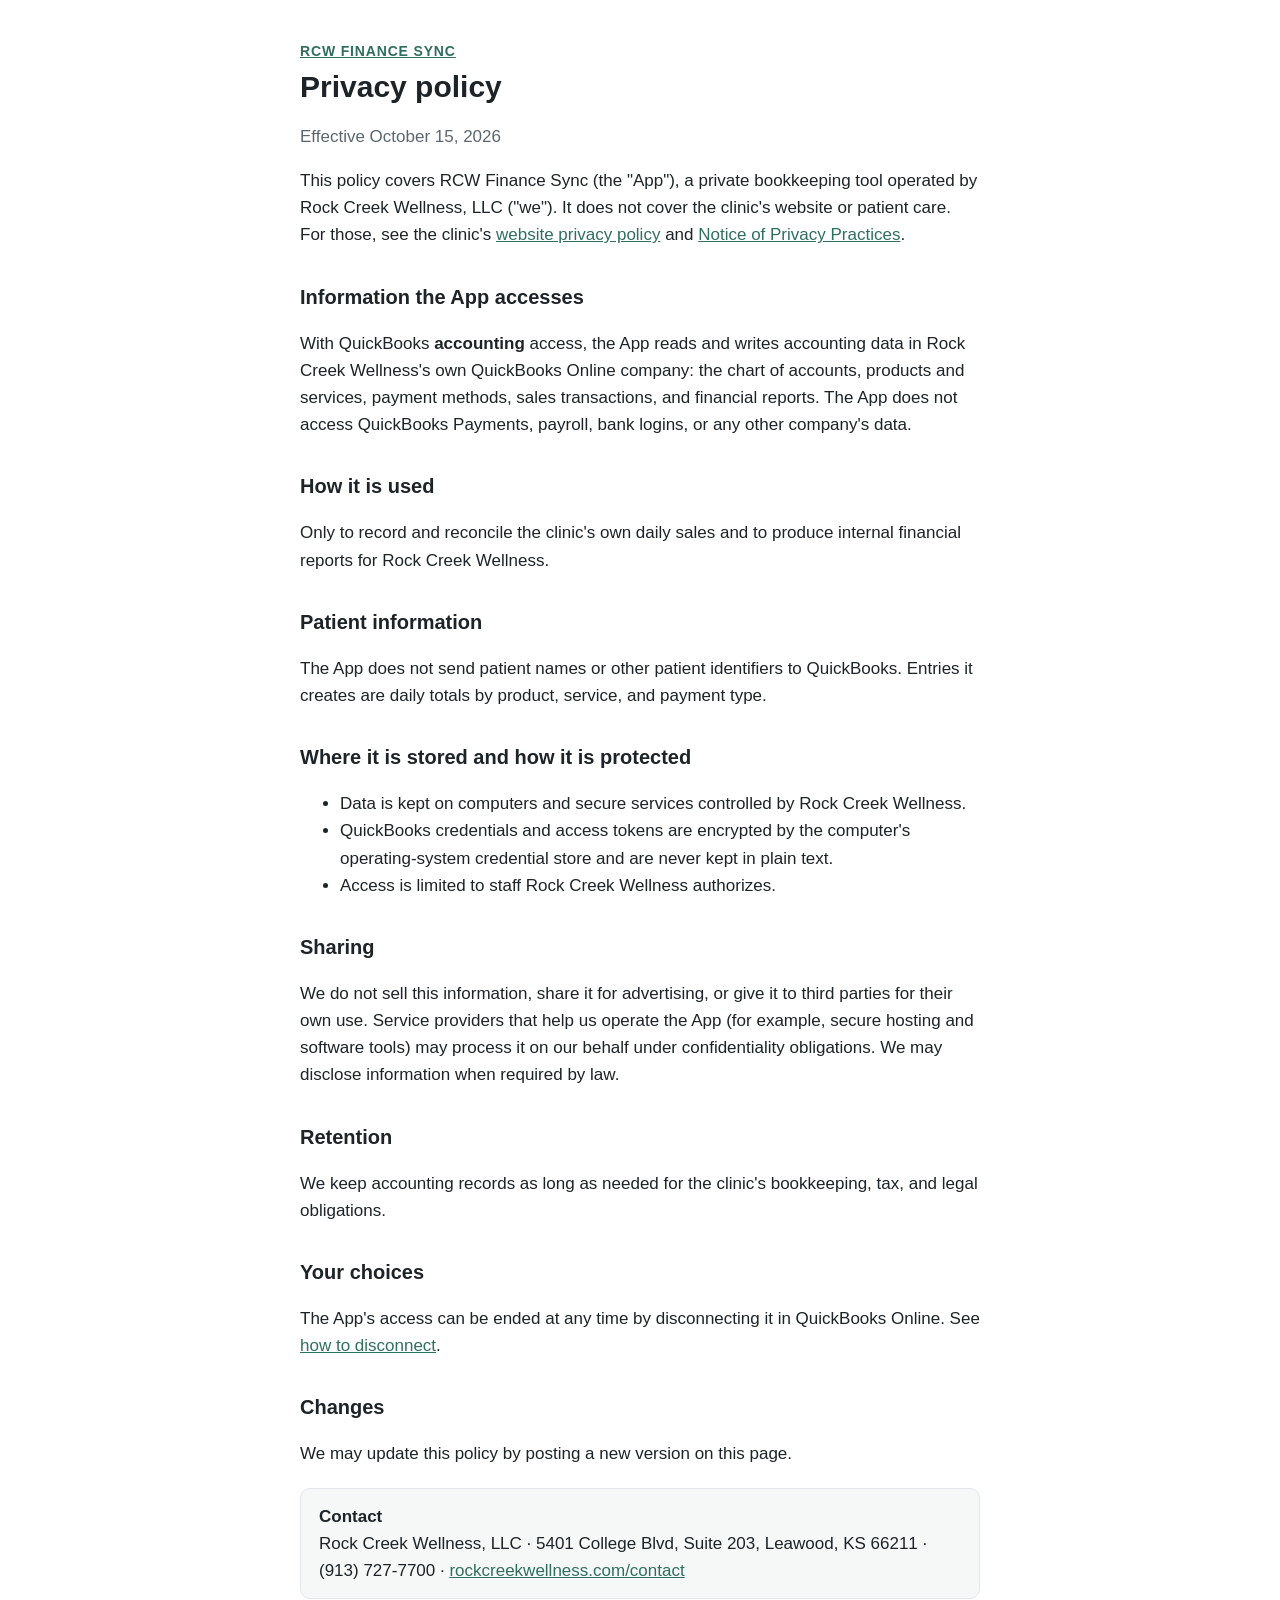
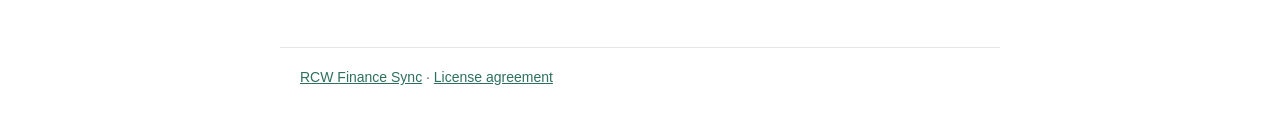
==== privacy.html @ 99a4c7c1 "Draft public pages for Intuit production review Static pages for RCW Finance Sync: app info (launch/" ====
<!doctype html>
<html lang="en">
<head>
  <meta charset="utf-8">
  <meta name="viewport" content="width=device-width, initial-scale=1">
  <meta name="robots" content="noindex">
  <title>Privacy policy · RCW Finance Sync</title>
  <link rel="stylesheet" href="style.css">
</head>
<body>
<header>
  <div class="brand"><a href="./">RCW Finance Sync</a></div>
  <h1>Privacy policy</h1>
  <p class="muted">Effective October 15, 2026</p>
</header>
<main>
  <p>This policy covers RCW Finance Sync (the "App"), a private bookkeeping tool operated by Rock Creek
    Wellness, LLC ("we"). It does not cover the clinic's website or patient care. For those, see the clinic's
    <a href="https://rockcreekwellness.com/privacy-policy/">website privacy policy</a> and
    <a href="https://rockcreekwellness.com/notice-of-privacy-practices/">Notice of Privacy Practices</a>.</p>

  <h2>Information the App accesses</h2>
  <p>With QuickBooks <strong>accounting</strong> access, the App reads and writes accounting data in Rock Creek
    Wellness's own QuickBooks Online company: the chart of accounts, products and services, payment methods,
    sales transactions, and financial reports. The App does not access QuickBooks Payments, payroll, bank
    logins, or any other company's data.</p>

  <h2>How it is used</h2>
  <p>Only to record and reconcile the clinic's own daily sales and to produce internal financial reports for
    Rock Creek Wellness.</p>

  <h2>Patient information</h2>
  <p>The App does not send patient names or other patient identifiers to QuickBooks. Entries it creates are
    daily totals by product, service, and payment type.</p>

  <h2>Where it is stored and how it is protected</h2>
  <ul>
    <li>Data is kept on computers and secure services controlled by Rock Creek Wellness.</li>
    <li>QuickBooks credentials and access tokens are encrypted by the computer's operating-system credential
      store and are never kept in plain text.</li>
    <li>Access is limited to staff Rock Creek Wellness authorizes.</li>
  </ul>

  <h2>Sharing</h2>
  <p>We do not sell this information, share it for advertising, or give it to third parties for their own use.
    Service providers that help us operate the App (for example, secure hosting and software tools) may process
    it on our behalf under confidentiality obligations. We may disclose information when required by law.</p>

  <h2>Retention</h2>
  <p>We keep accounting records as long as needed for the clinic's bookkeeping, tax, and legal obligations.</p>

  <h2>Your choices</h2>
  <p>The App's access can be ended at any time by disconnecting it in QuickBooks Online. See
    <a href="./#disconnect">how to disconnect</a>.</p>

  <h2>Changes</h2>
  <p>We may update this policy by posting a new version on this page.</p>

  <div class="panel">
    <strong>Contact</strong><br>
    Rock Creek Wellness, LLC · 5401 College Blvd, Suite 203, Leawood, KS 66211 · (913) 727-7700 ·
    <a href="https://rockcreekwellness.com/contact/">rockcreekwellness.com/contact</a>
  </div>
</main>
<footer><a href="./">RCW Finance Sync</a> · <a href="terms.html">License agreement</a></footer>
</body>
</html>
---- style.css ----
:root {
  --bg: #ffffff;
  --text: #1d2327;
  --muted: #5b6670;
  --accent: #2f6f5e;
  --rule: #e3e7ea;
  --panel: #f6f8f7;
}
@media (prefers-color-scheme: dark) {
  :root {
    --bg: #14181b;
    --text: #e6e9eb;
    --muted: #a3adb5;
    --accent: #7cc3ad;
    --rule: #2b3237;
    --panel: #1b2024;
  }
}
* { box-sizing: border-box; }
body {
  margin: 0;
  background: var(--bg);
  color: var(--text);
  font: 17px/1.6 -apple-system, BlinkMacSystemFont, "Segoe UI", Roboto, Helvetica, Arial, sans-serif;
}
header, main, footer { max-width: 720px; margin: 0 auto; padding: 0 20px; }
header { padding-top: 40px; }
.brand { font-size: 14px; letter-spacing: .06em; text-transform: uppercase; color: var(--accent); font-weight: 600; }
h1 { font-size: 30px; line-height: 1.25; margin: 6px 0 4px; }
h2 { font-size: 20px; margin: 32px 0 6px; }
p, li { color: var(--text); }
.muted { color: var(--muted); }
.lede { font-size: 19px; color: var(--muted); margin-top: 0; }
a { color: var(--accent); }
.panel { background: var(--panel); border: 1px solid var(--rule); border-radius: 10px; padding: 14px 18px; margin: 20px 0; }
nav.links { display: flex; flex-wrap: wrap; gap: 8px 20px; margin: 18px 0 0; font-size: 15px; }
footer { margin-top: 48px; padding-top: 18px; padding-bottom: 40px; border-top: 1px solid var(--rule); font-size: 14px; color: var(--muted); }
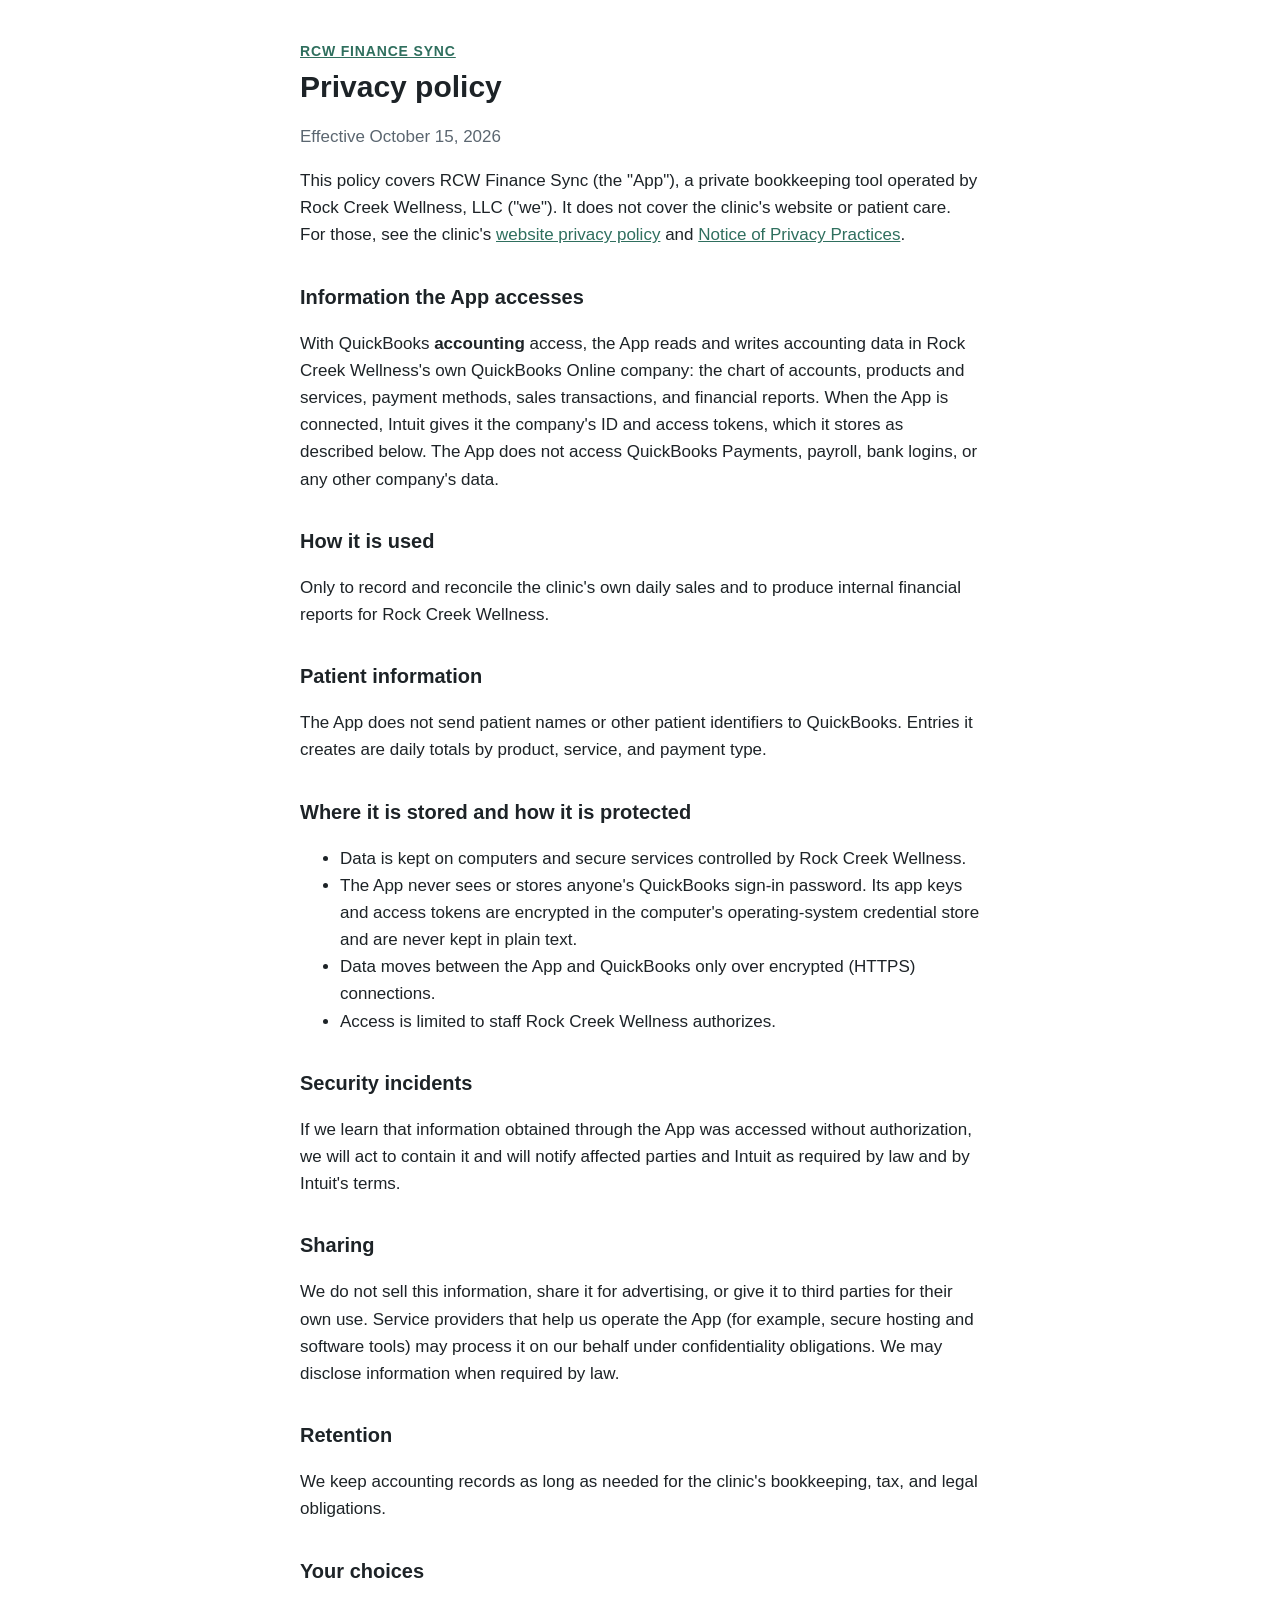
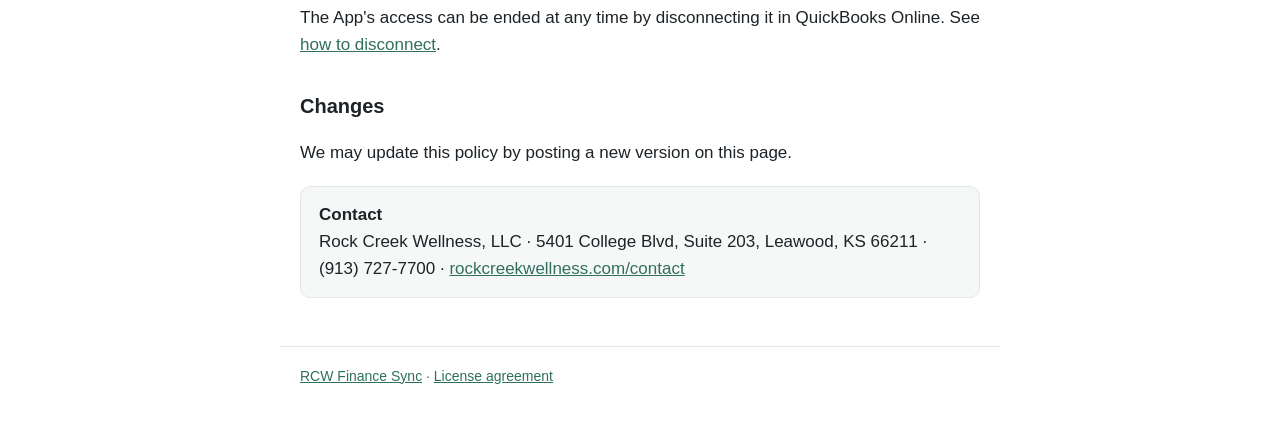
==== commit dc2a87d6: "Tighten public page wording before publishing Privacy: state the app never handles QuickBooks passwo" ====
--- a/privacy.html
+++ b/privacy.html
@@ -22,8 +22,9 @@
   <h2>Information the App accesses</h2>
   <p>With QuickBooks <strong>accounting</strong> access, the App reads and writes accounting data in Rock Creek
     Wellness's own QuickBooks Online company: the chart of accounts, products and services, payment methods,
-    sales transactions, and financial reports. The App does not access QuickBooks Payments, payroll, bank
-    logins, or any other company's data.</p>
+    sales transactions, and financial reports. When the App is connected, Intuit gives it the company's ID and
+    access tokens, which it stores as described below. The App does not access QuickBooks Payments, payroll,
+    bank logins, or any other company's data.</p>
 
   <h2>How it is used</h2>
   <p>Only to record and reconcile the clinic's own daily sales and to produce internal financial reports for
@@ -36,10 +37,15 @@
   <h2>Where it is stored and how it is protected</h2>
   <ul>
     <li>Data is kept on computers and secure services controlled by Rock Creek Wellness.</li>
-    <li>QuickBooks credentials and access tokens are encrypted by the computer's operating-system credential
-      store and are never kept in plain text.</li>
+    <li>The App never sees or stores anyone's QuickBooks sign-in password. Its app keys and access tokens are
+      encrypted in the computer's operating-system credential store and are never kept in plain text.</li>
+    <li>Data moves between the App and QuickBooks only over encrypted (HTTPS) connections.</li>
     <li>Access is limited to staff Rock Creek Wellness authorizes.</li>
   </ul>
+
+  <h2>Security incidents</h2>
+  <p>If we learn that information obtained through the App was accessed without authorization, we will act to
+    contain it and will notify affected parties and Intuit as required by law and by Intuit's terms.</p>
 
   <h2>Sharing</h2>
   <p>We do not sell this information, share it for advertising, or give it to third parties for their own use.
